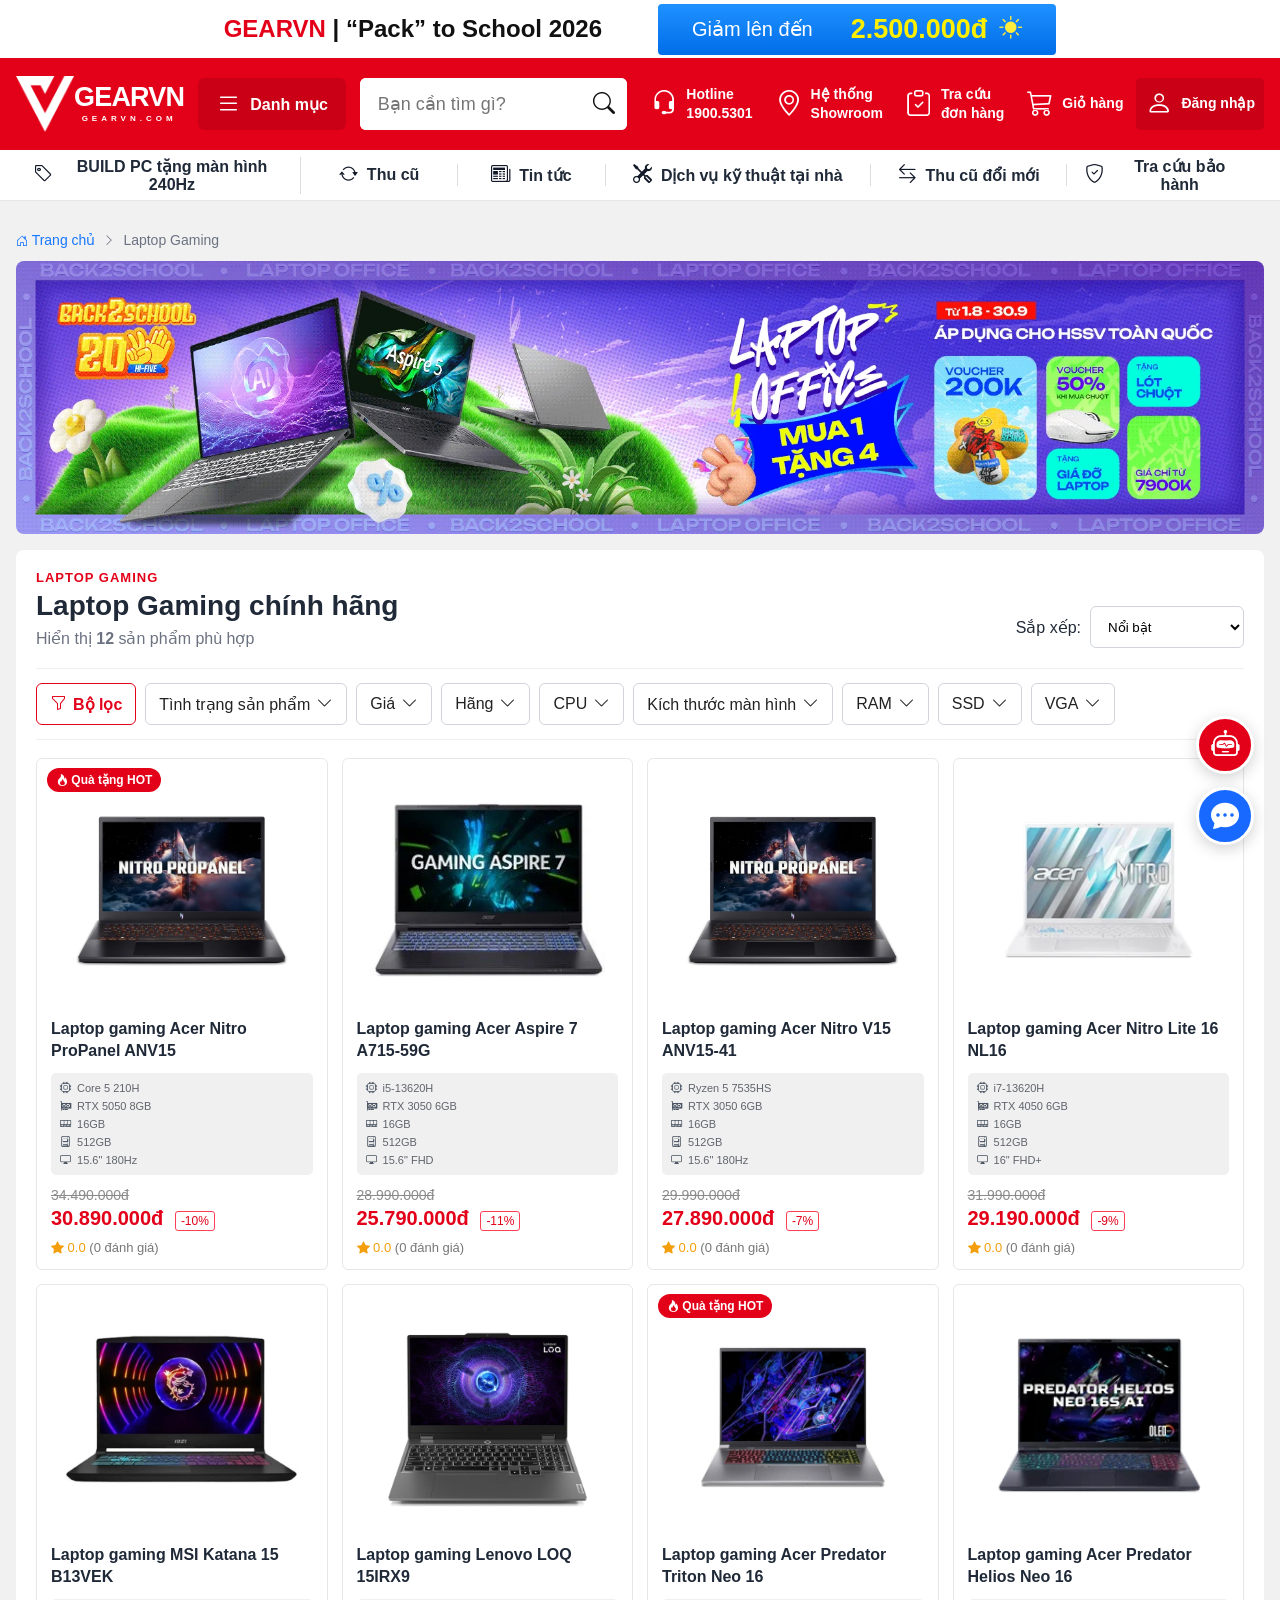
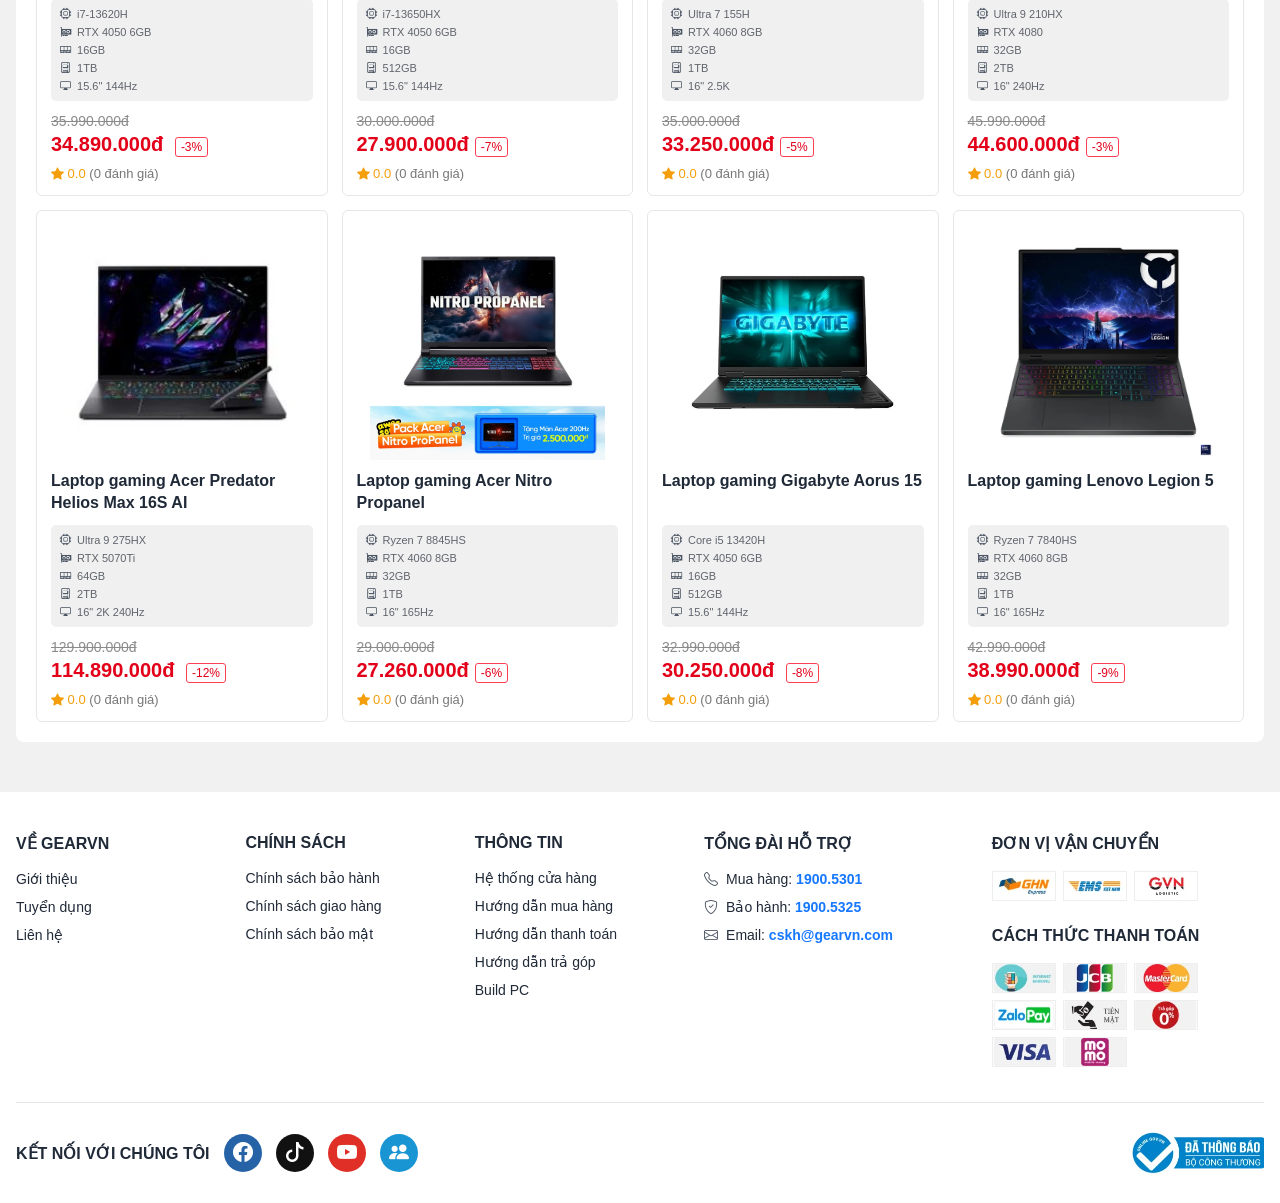
==== BaoHuy_2474802010133_ProductList.html @ 4369b3e5 "complete home and product list pages and search" ====
<!DOCTYPE html>
<html lang="vi">
<head>
  <meta charset="UTF-8">
  <meta name="viewport" content="width=device-width, initial-scale=1.0">
  <meta name="description" content="Danh sách laptop gaming và bộ lọc sản phẩm">
  <title>GEARVN - Danh sách sản phẩm</title>
  <link rel="stylesheet" href="assets/vendor/bootstrap-icons/bootstrap-icons.min.css">
  <link rel="stylesheet" href="assets/css/home.css">
  <link rel="stylesheet" href="assets/css/product-list.css">
</head>
<body id="top">
  <div class="top-promo">
    <div class="container top-promo__inner">
      <strong><span>GEARVN</span> | “Pack” to School 2026</strong>
      <a href="#catalog">Giảm lên đến <b>2.500.000đ</b><i class="bi bi-sun-fill promo-sun" aria-hidden="true"></i></a>
    </div>
  </div>

  <header class="site-header">
    <div class="container header-main">
      <a class="brand" href="BaoHuy_2474802010133_Home.html" aria-label="Về trang chủ">
        <img class="brand__mark" src="assets/images/logo-mark.png" alt="">
        <span class="brand__name">GEARVN<small>GEARVN.COM</small></span>
      </a>

      <button class="category-button" type="button">
        <i class="bi bi-list" aria-hidden="true"></i><span>Danh mục</span>
      </button>

      <form class="search" action="BaoHuy_2474802010133_ProductList.html" method="get" role="search">
        <input type="search" name="q" placeholder="Bạn cần tìm gì?" aria-label="Tìm kiếm sản phẩm" required>
        <button type="submit" aria-label="Tìm kiếm"><i class="bi bi-search" aria-hidden="true"></i></button>
      </form>

      <nav class="quick-actions" aria-label="Tiện ích khách hàng">
        <a href="#support"><i class="bi bi-headset" aria-hidden="true"></i><b>Hotline<small>1900.5301</small></b></a>
        <a href="#footer"><i class="bi bi-geo-alt" aria-hidden="true"></i><b>Hệ thống<small>Showroom</small></b></a>
        <a href="#footer"><i class="bi bi-clipboard-check" aria-hidden="true"></i><b>Tra cứu<small>đơn hàng</small></b></a>
        <a href="#"><i class="bi bi-cart3" aria-hidden="true"></i><b>Giỏ hàng</b></a>
        <a class="login" href="#"><i class="bi bi-person" aria-hidden="true"></i><b>Đăng nhập</b></a>
      </nav>
    </div>
  </header>

  <nav class="service-nav" aria-label="Dịch vụ">
    <div class="container service-nav__inner">
      <a href="#"><i class="bi bi-tag" aria-hidden="true"></i><span>BUILD PC tặng màn hình 240Hz</span></a>
      <a href="#"><i class="bi bi-arrow-repeat" aria-hidden="true"></i><span>Thu cũ</span></a>
      <a href="#"><i class="bi bi-newspaper" aria-hidden="true"></i><span>Tin tức</span></a>
      <a href="#"><i class="bi bi-tools" aria-hidden="true"></i><span>Dịch vụ kỹ thuật tại nhà</span></a>
      <a href="#"><i class="bi bi-arrow-left-right" aria-hidden="true"></i><span>Thu cũ đổi mới</span></a>
      <a href="#"><i class="bi bi-shield-check" aria-hidden="true"></i><span>Tra cứu bảo hành</span></a>
    </div>
  </nav>

  <main class="catalog-page" id="catalog">
    <div class="side-ad side-ad--left" aria-hidden="true"><img src="assets/images/smallbanner1.webp" alt=""></div>
    <div class="side-ad side-ad--right" aria-hidden="true"><img src="assets/images/smallbanner2.webp" alt=""></div>

    <div class="container">
      <nav class="breadcrumb" aria-label="Đường dẫn trang">
        <a href="BaoHuy_2474802010133_Home.html"><i class="bi bi-house-door" aria-hidden="true"></i> Trang chủ</a>
        <i class="bi bi-chevron-right" aria-hidden="true"></i>
        <span>Laptop Gaming</span>
      </nav>

      <a class="catalog-banner" href="#product-grid">
        <img src="assets/images/back2school.webp" alt="Laptop Office Back to School">
      </a>

      <section class="catalog-panel">
        <div class="catalog-title-row">
          <div>
            <p class="eyebrow">LAPTOP GAMING</p>
            <h1>Laptop Gaming chính hãng</h1>
            <p>Hiển thị <strong id="result-count">12</strong> sản phẩm phù hợp</p>
          </div>
          <label class="sort-control">
            <span>Sắp xếp:</span>
            <select id="sort-products" aria-label="Sắp xếp sản phẩm">
              <option value="featured">Nổi bật</option>
              <option value="price-asc">Giá tăng dần</option>
              <option value="price-desc">Giá giảm dần</option>
              <option value="name-asc">Tên A–Z</option>
            </select>
          </label>
        </div>

        <div class="filter-toolbar" role="group" aria-label="Bộ lọc nhanh">
          <button class="filter-main-button" type="button" data-open-filter>
            <i class="bi bi-funnel" aria-hidden="true"></i> Bộ lọc <span id="filter-count" hidden>0</span>
          </button>
          <button type="button" data-open-filter data-focus-filter="status">Tình trạng sản phẩm <i class="bi bi-chevron-down"></i></button>
          <button type="button" data-open-filter data-focus-filter="price">Giá <i class="bi bi-chevron-down"></i></button>
          <button type="button" data-open-filter data-focus-filter="brand">Hãng <i class="bi bi-chevron-down"></i></button>
          <button type="button" data-open-filter data-focus-filter="cpu">CPU <i class="bi bi-chevron-down"></i></button>
          <button type="button" data-open-filter data-focus-filter="screen">Kích thước màn hình <i class="bi bi-chevron-down"></i></button>
          <button type="button" data-open-filter data-focus-filter="ram">RAM <i class="bi bi-chevron-down"></i></button>
          <button type="button" data-open-filter data-focus-filter="ssd">SSD <i class="bi bi-chevron-down"></i></button>
          <button type="button" data-open-filter data-focus-filter="vga">VGA <i class="bi bi-chevron-down"></i></button>
        </div>

        <div class="active-filters" id="active-filters" hidden>
          <span>Đang lọc:</span>
          <div id="active-filter-list"></div>
          <button type="button" id="clear-active-filters">Xóa tất cả</button>
        </div>

        <div class="catalog-grid" id="product-grid">
          <article class="catalog-card" data-name="Laptop gaming Acer Nitro ProPanel ANV15" data-brand="acer" data-price="30890000" data-cpu="intel-i5" data-screen="15.6" data-ram="16" data-ssd="512" data-vga="rtx-5050" data-status="available">
            <span class="hot-label"><i class="bi bi-fire"></i> Quà tặng HOT</span>
            <img src="assets/images/propanel.webp" alt="Laptop Acer Nitro ProPanel">
            <h2>Laptop gaming Acer Nitro ProPanel ANV15</h2>
            <div class="spec-box"><span><i class="bi bi-cpu"></i> Core 5 210H</span><span><i class="bi bi-gpu-card"></i> RTX 5050 8GB</span><span><i class="bi bi-memory"></i> 16GB</span><span><i class="bi bi-device-ssd"></i> 512GB</span><span><i class="bi bi-display"></i> 15.6&quot; 180Hz</span></div>
            <del>34.490.000đ</del><p class="catalog-price">30.890.000đ <span>-10%</span></p>
            <p class="catalog-rating"><i class="bi bi-star-fill"></i> 0.0 <span>(0 đánh giá)</span></p>
          </article>

          <article class="catalog-card" data-name="Laptop gaming Acer Aspire 7" data-brand="acer" data-price="25790000" data-cpu="intel-i5" data-screen="15.6" data-ram="16" data-ssd="512" data-vga="rtx-3050" data-status="available">
            <img src="assets/images/aspire1.webp" alt="Laptop Acer Aspire 7">
            <h2>Laptop gaming Acer Aspire 7 A715-59G</h2>
            <div class="spec-box"><span><i class="bi bi-cpu"></i> i5-13620H</span><span><i class="bi bi-gpu-card"></i> RTX 3050 6GB</span><span><i class="bi bi-memory"></i> 16GB</span><span><i class="bi bi-device-ssd"></i> 512GB</span><span><i class="bi bi-display"></i> 15.6&quot; FHD</span></div>
            <del>28.990.000đ</del><p class="catalog-price">25.790.000đ <span>-11%</span></p>
            <p class="catalog-rating"><i class="bi bi-star-fill"></i> 0.0 <span>(0 đánh giá)</span></p>
          </article>

          <article class="catalog-card" data-name="Laptop gaming Acer Nitro V15" data-brand="acer" data-price="27890000" data-cpu="amd-r5" data-screen="15.6" data-ram="16" data-ssd="512" data-vga="rtx-3050" data-status="available">
            <img src="assets/images/nitro_panel1.webp" alt="Laptop Acer Nitro V15">
            <h2>Laptop gaming Acer Nitro V15 ANV15-41</h2>
            <div class="spec-box"><span><i class="bi bi-cpu"></i> Ryzen 5 7535HS</span><span><i class="bi bi-gpu-card"></i> RTX 3050 6GB</span><span><i class="bi bi-memory"></i> 16GB</span><span><i class="bi bi-device-ssd"></i> 512GB</span><span><i class="bi bi-display"></i> 15.6&quot; 180Hz</span></div>
            <del>29.990.000đ</del><p class="catalog-price">27.890.000đ <span>-7%</span></p>
            <p class="catalog-rating"><i class="bi bi-star-fill"></i> 0.0 <span>(0 đánh giá)</span></p>
          </article>

          <article class="catalog-card" data-name="Laptop gaming Acer Nitro Lite 16" data-brand="acer" data-price="29190000" data-cpu="intel-i7" data-screen="16" data-ram="16" data-ssd="512" data-vga="rtx-4050" data-status="available">
            <img src="assets/images/nitro_whitr.webp" alt="Laptop Acer Nitro Lite 16">
            <h2>Laptop gaming Acer Nitro Lite 16 NL16</h2>
            <div class="spec-box"><span><i class="bi bi-cpu"></i> i7-13620H</span><span><i class="bi bi-gpu-card"></i> RTX 4050 6GB</span><span><i class="bi bi-memory"></i> 16GB</span><span><i class="bi bi-device-ssd"></i> 512GB</span><span><i class="bi bi-display"></i> 16&quot; FHD+</span></div>
            <del>31.990.000đ</del><p class="catalog-price">29.190.000đ <span>-9%</span></p>
            <p class="catalog-rating"><i class="bi bi-star-fill"></i> 0.0 <span>(0 đánh giá)</span></p>
          </article>

          <article class="catalog-card" data-name="Laptop gaming MSI Katana 15" data-brand="msi" data-price="34890000" data-cpu="intel-i7" data-screen="15.6" data-ram="16" data-ssd="1000" data-vga="rtx-4050" data-status="available">
            <img src="assets/images/katana.webp" alt="Laptop MSI Katana 15">
            <h2>Laptop gaming MSI Katana 15 B13VEK</h2>
            <div class="spec-box"><span><i class="bi bi-cpu"></i> i7-13620H</span><span><i class="bi bi-gpu-card"></i> RTX 4050 6GB</span><span><i class="bi bi-memory"></i> 16GB</span><span><i class="bi bi-device-ssd"></i> 1TB</span><span><i class="bi bi-display"></i> 15.6&quot; 144Hz</span></div>
            <del>35.990.000đ</del><p class="catalog-price">34.890.000đ <span>-3%</span></p>
            <p class="catalog-rating"><i class="bi bi-star-fill"></i> 0.0 <span>(0 đánh giá)</span></p>
          </article>

          <article class="catalog-card" data-name="Laptop gaming Lenovo LOQ 15IRX9" data-brand="lenovo" data-price="42690000" data-cpu="intel-i7" data-screen="15.6" data-ram="16" data-ssd="512" data-vga="rtx-4050" data-status="available">
            <img src="assets/images/loq1.webp" alt="Laptop Lenovo LOQ">
            <h2>Laptop gaming Lenovo LOQ 15IRX9</h2>
            <div class="spec-box"><span><i class="bi bi-cpu"></i> i7-13650HX</span><span><i class="bi bi-gpu-card"></i> RTX 4050 6GB</span><span><i class="bi bi-memory"></i> 16GB</span><span><i class="bi bi-device-ssd"></i> 512GB</span><span><i class="bi bi-display"></i> 15.6&quot; 144Hz</span></div>
            <del>30.000.000đ</del><p class="catalog-price">27.900.000đ<span>-7%</span></p>
            <p class="catalog-rating"><i class="bi bi-star-fill"></i> 0.0 <span>(0 đánh giá)</span></p>
          </article>

          <article class="catalog-card" data-name="Laptop gaming Acer Predator Triton Neo" data-brand="acer" data-price="49990000" data-cpu="intel-i7" data-screen="16" data-ram="32" data-ssd="1000" data-vga="rtx-4060" data-status="available">
            <span class="hot-label"><i class="bi bi-fire"></i> Quà tặng HOT</span>
            <img src="assets/images/triton.webp" alt="Laptop Acer Predator Triton Neo">
            <h2>Laptop gaming Acer Predator Triton Neo 16</h2>
            <div class="spec-box"><span><i class="bi bi-cpu"></i> Ultra 7 155H</span><span><i class="bi bi-gpu-card"></i> RTX 4060 8GB</span><span><i class="bi bi-memory"></i> 32GB</span><span><i class="bi bi-device-ssd"></i> 1TB</span><span><i class="bi bi-display"></i> 16&quot; 2.5K</span></div>
            <del>35.000.000đ</del><p class="catalog-price">33.250.000đ<span>-5%</span></p>
            <p class="catalog-rating"><i class="bi bi-star-fill"></i> 0.0 <span>(0 đánh giá)</span></p>
          </article>

          <article class="catalog-card" data-name="Laptop gaming Acer Predator Helios Neo" data-brand="acer" data-price="60890000" data-cpu="intel-i9" data-screen="16" data-ram="32" data-ssd="2000" data-vga="rtx-5070" data-status="available">
            <img src="assets/images/helios1.webp" alt="Laptop Acer Predator Helios Neo">
            <h2>Laptop gaming Acer Predator Helios Neo 16</h2>
            <div class="spec-box"><span><i class="bi bi-cpu"></i> Ultra 9 210HX</span><span><i class="bi bi-gpu-card"></i> RTX 4080</span><span><i class="bi bi-memory"></i> 32GB</span><span><i class="bi bi-device-ssd"></i> 2TB</span><span><i class="bi bi-display"></i> 16&quot; 240Hz</span></div>
            <del>45.990.000đ</del><p class="catalog-price">44.600.000đ<span>-3%</span></p>
            <p class="catalog-rating"><i class="bi bi-star-fill"></i> 0.0 <span>(0 đánh giá)</span></p>
          </article>

          <article class="catalog-card" data-name="Laptop gaming Acer Predator Helios Max" data-brand="acer" data-price="114890000" data-cpu="intel-i9" data-screen="16" data-ram="64" data-ssd="2000" data-vga="rtx-5070" data-status="preorder">
            <img src="assets/images/heliosmax.webp" alt="Laptop Acer Predator Helios Max">
            <h2>Laptop gaming Acer Predator Helios Max 16S AI</h2>
            <div class="spec-box"><span><i class="bi bi-cpu"></i> Ultra 9 275HX</span><span><i class="bi bi-gpu-card"></i> RTX 5070Ti</span><span><i class="bi bi-memory"></i> 64GB</span><span><i class="bi bi-device-ssd"></i> 2TB</span><span><i class="bi bi-display"></i> 16&quot; 2K 240Hz</span></div>
            <del>129.900.000đ</del><p class="catalog-price">114.890.000đ <span>-12%</span></p>
            <p class="catalog-rating"><i class="bi bi-star-fill"></i> 0.0 <span>(0 đánh giá)</span></p>
          </article>

          <article class="catalog-card" data-name="Laptop gaming ASUS ROG Strix" data-brand="asus" data-price="54990000" data-cpu="amd-r7" data-screen="16" data-ram="32" data-ssd="1000" data-vga="rtx-4060" data-status="available">
            <img src="assets/images/panelmax.webp" alt="Laptop ASUS ROG Strix">
            <h2>Laptop gaming Acer Nitro Propanel</h2>
            <div class="spec-box"><span><i class="bi bi-cpu"></i> Ryzen 7 8845HS</span><span><i class="bi bi-gpu-card"></i> RTX 4060 8GB</span><span><i class="bi bi-memory"></i> 32GB</span><span><i class="bi bi-device-ssd"></i> 1TB</span><span><i class="bi bi-display"></i> 16&quot; 165Hz</span></div>
            <del>29.000.000đ</del><p class="catalog-price">27.260.000đ<span>-6%</span></p>
            <p class="catalog-rating"><i class="bi bi-star-fill"></i> 0.0 <span>(0 đánh giá)</span></p>
          </article>

          <article class="catalog-card" data-name="Laptop gaming Gigabyte Aorus" data-brand="gigabyte" data-price="30250000" data-cpu="intel-i5" data-screen="15.6" data-ram="16" data-ssd="512" data-vga="rtx-4050" data-status="available">
            <img src="assets/images/ggbyte.webp" alt="Laptop Gigabyte Aorus">
            <h2>Laptop gaming Gigabyte Aorus 15</h2>
            <div class="spec-box"><span><i class="bi bi-cpu"></i> Core i5 13420H</span><span><i class="bi bi-gpu-card"></i> RTX 4050 6GB</span><span><i class="bi bi-memory"></i> 16GB</span><span><i class="bi bi-device-ssd"></i> 512GB</span><span><i class="bi bi-display"></i> 15.6&quot; 144Hz</span></div>
            <del>32.990.000đ</del><p class="catalog-price">30.250.000đ <span>-8%</span></p>
            <p class="catalog-rating"><i class="bi bi-star-fill"></i> 0.0 <span>(0 đánh giá)</span></p>
          </article>

          <article class="catalog-card" data-name="Laptop gaming Lenovo Legion 5" data-brand="lenovo" data-price="38990000" data-cpu="amd-r7" data-screen="16" data-ram="32" data-ssd="1000" data-vga="rtx-4060" data-status="preorder">
            <img src="assets/images/legion5_1.webp" alt="Laptop Lenovo Legion 5">
            <h2>Laptop gaming Lenovo Legion 5</h2>
            <div class="spec-box"><span><i class="bi bi-cpu"></i> Ryzen 7 7840HS</span><span><i class="bi bi-gpu-card"></i> RTX 4060 8GB</span><span><i class="bi bi-memory"></i> 32GB</span><span><i class="bi bi-device-ssd"></i> 1TB</span><span><i class="bi bi-display"></i> 16&quot; 165Hz</span></div>
            <del>42.990.000đ</del><p class="catalog-price">38.990.000đ <span>-9%</span></p>
            <p class="catalog-rating"><i class="bi bi-star-fill"></i> 0.0 <span>(0 đánh giá)</span></p>
          </article>
        </div>

        <div class="empty-products" id="empty-products" hidden>
          <i class="bi bi-search"></i>
          <h2>Không tìm thấy sản phẩm phù hợp</h2>
          <p>Hãy thử bỏ bớt điều kiện lọc.</p>
          <button type="button" id="empty-clear-filter">Xóa bộ lọc</button>
        </div>
      </section>
    </div>
  </main>

  <footer class="site-footer" id="footer">
    <div class="container footer-grid">
      <div><h3>VỀ GEARVN</h3><a href="#">Giới thiệu</a><a href="#">Tuyển dụng</a><a href="#">Liên hệ</a></div>
      <div><h3>CHÍNH SÁCH</h3><a href="#">Chính sách bảo hành</a><a href="#">Chính sách giao hàng</a><a href="#">Chính sách bảo mật</a></div>
      <div><h3>THÔNG TIN</h3><a href="#">Hệ thống cửa hàng</a><a href="#">Hướng dẫn mua hàng</a><a href="#">Hướng dẫn thanh toán</a><a href="#">Hướng dẫn trả góp</a><a href="#">Build PC</a></div>
      <div id="support"><h3>TỔNG ĐÀI HỖ TRỢ</h3><p><i class="bi bi-telephone"></i> Mua hàng: <a href="tel:19005301">1900.5301</a></p><p><i class="bi bi-shield-check"></i> Bảo hành: <a href="tel:19005325">1900.5325</a></p><p><i class="bi bi-envelope"></i> Email: <a href="mailto:cskh@gearvn.com">cskh@gearvn.com</a></p></div>
      <div class="footer-payment"><h3>ĐƠN VỊ VẬN CHUYỂN</h3><div class="logo-row"><img src="assets/images/ghn.webp" alt="GHN"><img src="assets/images/ém.webp" alt="EMS"><img src="assets/images/gvn.webp" alt="GVN"></div><h3>CÁCH THỨC THANH TOÁN</h3><div class="pay-row"><img src="assets/images/pay1.webp" alt=""><img src="assets/images/pay_2.webp" alt=""><img src="assets/images/pay_3.webp" alt=""><img src="assets/images/pay_4.webp" alt=""><img src="assets/images/pay_5.webp" alt=""><img src="assets/images/pay_6.webp" alt=""><img src="assets/images/pay_7.webp" alt=""><img src="assets/images/pay_8.webp" alt=""></div></div>
    </div>
    <div class="container social-row"><strong>KẾT NỐI VỚI CHÚNG TÔI</strong><a href="#" aria-label="Facebook"><i class="bi bi-facebook"></i></a><a href="#" aria-label="TikTok"><i class="bi bi-tiktok"></i></a><a href="#" aria-label="YouTube"><i class="bi bi-youtube"></i></a><a href="#" aria-label="Cộng đồng"><i class="bi bi-people-fill"></i></a><img class="certification" src="assets/images/tick.webp" alt="Đã thông báo Bộ Công Thương"></div>
  </footer>

  <div class="filter-overlay" id="filter-overlay" hidden>
    <section class="filter-dialog" role="dialog" aria-modal="true" aria-labelledby="filter-title">
      <header class="filter-dialog__header"><div><p>BỘ LỌC SẢN PHẨM</p><h2 id="filter-title">Chọn nhu cầu của bạn</h2></div><button type="button" id="close-filter" aria-label="Đóng bộ lọc"><i class="bi bi-x-lg"></i></button></header>
      <div class="filter-dialog__body">
        <fieldset class="filter-group" data-filter-section="status"><legend>Tình trạng sản phẩm</legend><label><input type="checkbox" data-filter="status" value="available"><span>Sẵn hàng</span></label><label><input type="checkbox" data-filter="status" value="preorder"><span>Đặt trước</span></label></fieldset>
        <fieldset class="filter-group" data-filter-section="price"><legend>Khoảng giá</legend><label><input type="radio" name="price" data-price-min="0" data-price-max="30000000"><span>Dưới 30 triệu</span></label><label><input type="radio" name="price" data-price-min="30000000" data-price-max="50000000"><span>30–50 triệu</span></label><label><input type="radio" name="price" data-price-min="50000000" data-price-max="999999999"><span>Trên 50 triệu</span></label></fieldset>
        <fieldset class="filter-group" data-filter-section="brand"><legend>Hãng</legend><label><input type="checkbox" data-filter="brand" value="acer"><span>ACER</span></label><label><input type="checkbox" data-filter="brand" value="asus"><span>ASUS</span></label><label><input type="checkbox" data-filter="brand" value="msi"><span>MSI</span></label><label><input type="checkbox" data-filter="brand" value="lenovo"><span>LENOVO</span></label><label><input type="checkbox" data-filter="brand" value="gigabyte"><span>GIGABYTE</span></label></fieldset>
        <fieldset class="filter-group" data-filter-section="cpu"><legend>CPU</legend><label><input type="checkbox" data-filter="cpu" value="intel-i5"><span>Intel Core i5</span></label><label><input type="checkbox" data-filter="cpu" value="intel-i7"><span>Intel Core i7</span></label><label><input type="checkbox" data-filter="cpu" value="intel-i9"><span>Intel Core i9 / Ultra 9</span></label><label><input type="checkbox" data-filter="cpu" value="amd-r5"><span>AMD Ryzen 5</span></label><label><input type="checkbox" data-filter="cpu" value="amd-r7"><span>AMD Ryzen 7</span></label></fieldset>
        <fieldset class="filter-group" data-filter-section="screen"><legend>Kích thước màn hình</legend><label><input type="checkbox" data-filter="screen" value="15.6"><span>15.6 inch</span></label><label><input type="checkbox" data-filter="screen" value="16"><span>16 inch</span></label></fieldset>
        <fieldset class="filter-group" data-filter-section="ram"><legend>RAM</legend><label><input type="checkbox" data-filter="ram" value="16"><span>16GB</span></label><label><input type="checkbox" data-filter="ram" value="32"><span>32GB</span></label><label><input type="checkbox" data-filter="ram" value="64"><span>64GB</span></label></fieldset>
        <fieldset class="filter-group" data-filter-section="ssd"><legend>SSD</legend><label><input type="checkbox" data-filter="ssd" value="512"><span>512GB</span></label><label><input type="checkbox" data-filter="ssd" value="1000"><span>1TB</span></label><label><input type="checkbox" data-filter="ssd" value="2000"><span>2TB</span></label></fieldset>
        <fieldset class="filter-group filter-group--wide" data-filter-section="vga"><legend>VGA</legend><label><input type="checkbox" data-filter="vga" value="rtx-3050"><span>RTX 3050</span></label><label><input type="checkbox" data-filter="vga" value="rtx-4050"><span>RTX 4050</span></label><label><input type="checkbox" data-filter="vga" value="rtx-4060"><span>RTX 4060</span></label><label><input type="checkbox" data-filter="vga" value="rtx-5050"><span>RTX 5050</span></label><label><input type="checkbox" data-filter="vga" value="rtx-5070"><span>RTX 5070</span></label></fieldset>
      </div>
      <footer class="filter-dialog__footer"><button type="button" id="clear-filter">Bỏ chọn</button><button class="apply-filter" type="button" id="apply-filter"><i class="bi bi-check2"></i> Xem kết quả</button></footer>
    </section>
  </div>

  <div class="floating-contact"><a href="#support" aria-label="Chat hỗ trợ"><i class="bi bi-robot"></i></a><a href="#" aria-label="Nhắn tin"><i class="bi bi-chat-dots-fill"></i></a></div>
  <script src="assets/js/search.js"></script>
  <script src="assets/js/product-list.js"></script>
</body>
</html>
---- assets/css/home.css ----
:root {
  --red: #e30019;
  --red-dark: #c90016;
  --blue: #1677ff;
  --text: #1f2937;
  --muted: #6b7280;
  --line: #e5e7eb;
  --page: #f1f1f1;
  --white: #fff;
  --container: 1500px;
  --radius: 8px;
}

* { box-sizing: border-box; }
html { scroll-behavior: smooth; }
body {
  margin: 0;
  color: var(--text);
  background: var(--page);
  font-family: Arial, Helvetica, sans-serif;
  font-size: 16px;
}
img { display: block; max-width: 100%; }
a { color: inherit; text-decoration: none; }
button, input { font: inherit; }
.container { width: min(var(--container), calc(100% - 32px)); margin-inline: auto; }
.section-space { margin-top: 16px; }

.top-promo { height: 58px; background: #fff; }
.top-promo__inner { height: 100%; display: flex; align-items: center; justify-content: center; gap: 56px; }
.top-promo strong { font-size: 24px; color: #111; }
.top-promo strong span { color: var(--red); }
.top-promo a { padding: 10px 34px; display: flex; align-items: center; gap: 12px; color: #fff; background: linear-gradient(180deg, #1f91ff, #006de9); border-radius: 4px; font-size: 20px; }
.top-promo a b { margin-left: 26px; color: #ffef00; font-size: 27px; }
.promo-sun { color: #ffec3d; font-size: 23px; }

.site-header { position: relative; z-index: 10; background: var(--red); color: #fff; }
.header-main { min-height: 92px; display: flex; align-items: center; gap: 14px; }
.brand { display: flex; align-items: center; gap: 0; flex: 0 0 auto; }
.brand__mark { width: 58px; height: 58px; object-fit: contain; flex-shrink: 0; }
.brand__name { font-size: 27px; line-height: .85; font-weight: 800; letter-spacing: -.8px; }
.brand__name small { display: block; margin-top: 7px; font-size: 8px; letter-spacing: 4px; text-align: center; }
.category-button, .login { height: 52px; border: 0; border-radius: 6px; background: var(--red-dark); color: #fff; font-weight: 700; }
.category-button { padding: 0 18px; display: inline-flex; align-items: center; gap: 9px; white-space: nowrap; cursor: pointer; }
.category-button i { font-size: 25px; }
.search { height: 52px; min-width: 240px; flex: 1 1 460px; display: flex; overflow: hidden; border-radius: 6px; background: #fff; }
.search input { width: 100%; min-width: 0; padding: 0 18px; border: 0; outline: 0; font-size: 18px; }
.search button { width: 55px; border: 0; background: #fff; color: #111; font-size: 22px; cursor: pointer; }
.quick-actions { display: flex; align-items: stretch; gap: 4px; }
.quick-actions > a { min-height: 52px; padding: 6px 9px; display: flex; align-items: center; gap: 8px; border-radius: 5px; }
.quick-actions > a:hover { background: var(--red-dark); }
.quick-actions i { width: 28px; color: #fff; font-size: 26px; text-align: center; flex-shrink: 0; }
.quick-actions b { font-size: 14px; line-height: 1.1; white-space: nowrap; }
.quick-actions small { display: block; margin-top: 4px; font-size: 14px; }

.service-nav { background: #fff; border-bottom: 1px solid var(--line); }
.service-nav__inner { min-height: 50px; display: grid; grid-template-columns: 1.45fr .8fr .75fr 1.35fr 1fr 1fr; align-items: center; }
.service-nav a { padding: 0 18px; display: flex; align-items: center; justify-content: center; gap: 9px; text-align: center; font-weight: 600; border-right: 1px solid #ddd; }
.service-nav a i { color: #111827; font-size: 19px; flex-shrink: 0; }
.service-nav a:hover, .service-nav a:hover i { color: var(--red); }
.service-nav a:last-child { border-right: 0; }

.hero-layout { display: grid; grid-template-columns: 260px 1fr; align-items: start; gap: 14px; }
.category-menu { align-self: start; padding: 6px 0; overflow: hidden; background: #fff; border-radius: var(--radius); }
.category-menu a { min-height: 37px; padding: 0 12px; display: grid; grid-template-columns: 23px 1fr 10px; align-items: center; gap: 6px; font-size: 15px; }
.category-menu a:hover { color: #fff; background: var(--red); }
.category-menu .menu-icon { width: 21px; color: #111827; font-size: 18px; text-align: center; }
.category-menu .menu-arrow { color: #111827; font-size: 12px; }
.category-menu a:hover .menu-icon, .category-menu a:hover .menu-arrow { color: #fff; }
.hero-banners {
  display: grid;
  grid-template-columns: repeat(3, minmax(0, 1fr));
  grid-template-areas:
    "main main right-one"
    "main main right-two"
    "bottom-one bottom-two bottom-three";
  gap: 12px;
}
.hero-banners a { min-width: 0; aspect-ratio: 2 / 1; overflow: hidden; border-radius: var(--radius); background: #dceeff; }
.hero-banners a:nth-child(1) { grid-area: main; }
.hero-banners a:nth-child(2) { grid-area: right-one; }
.hero-banners a:nth-child(3) { grid-area: right-two; }
.hero-banners a:nth-child(4) { grid-area: bottom-one; }
.hero-banners a:nth-child(5) { grid-area: bottom-two; }
.hero-banners a:nth-child(6) { grid-area: bottom-three; }
.hero-banners a img { width: 100%; height: 100%; object-fit: contain; }
.mini-promos { margin-top: 12px; display: grid; grid-template-columns: repeat(4, 1fr); gap: 12px; }
.mini-promos a { overflow: hidden; border-radius: var(--radius); }
.mini-promos img { width: 100%; aspect-ratio: 2 / 1; object-fit: contain; background: #fff; }

.white-panel, .product-section { margin-top: 16px; background: #fff; border-radius: var(--radius); }
.panel-title { margin: 0; padding: 20px 24px; font-size: 25px; border-bottom: 1px solid var(--line); }
.viewed-list { padding: 12px; display: grid; grid-template-columns: repeat(3, 1fr); gap: 12px; }
.viewed-card { min-width: 0; padding: 12px; display: grid; grid-template-columns: 115px 1fr; align-items: center; gap: 15px; border: 1px solid var(--line); border-radius: 6px; }
.viewed-card img { width: 105px; height: 90px; object-fit: contain; }
.viewed-card h3 { margin: 0 0 8px; font-size: 17px; line-height: 1.3; }
.viewed-card del { color: #8b8b8b; }
.viewed-card p { margin: 5px 0 0; color: var(--red); font-size: 20px; font-weight: 700; }
.viewed-card p span, .price span { margin-left: 8px; padding: 2px 5px; border: 1px solid #ff4054; border-radius: 3px; font-size: 13px; font-weight: 400; }

.double-promo { display: grid; grid-template-columns: 1fr 1fr; gap: 28px; }
.double-promo a { overflow: hidden; border-radius: var(--radius); }
.double-promo img { width: 100%; aspect-ratio: 3.12 / 1; object-fit: contain; background: #fff; }
.product-section { padding: 0 12px 12px; }
.section-heading { min-height: 70px; display: grid; grid-template-columns: 1fr auto auto; align-items: center; gap: 34px; }
.section-heading h2 { margin: 0; padding-left: 10px; font-size: 25px; }
.section-heading h2 span { margin-left: 23px; padding-left: 24px; border-left: 1px solid #aaa; font-size: 20px; }
.section-heading h2 span i { margin-right: 4px; color: #ff4054; }
.section-heading .brands { font-size: 14px; color: #4b5563; white-space: nowrap; }
.section-heading > a { padding-right: 10px; color: #1683ff; font-size: 14px; }
.product-grid { display: grid; grid-template-columns: repeat(3, minmax(0, 1fr)); gap: 110px; padding: 10px 32px; }
.product-card { min-width: 0; padding: 14px; background: #fff; border: 1px solid var(--line); border-radius: 4px; box-shadow: 0 3px 10px rgb(0 0 0 / 13%); transition: transform .2s ease, box-shadow .2s ease; }
.product-card:hover { transform: translateY(-4px); box-shadow: 0 9px 20px rgb(0 0 0 / 18%); }
.product-card > img { width: 100%; height: 285px; object-fit: contain; }
.product-card h3 { min-height: 44px; margin: 12px 0; font-size: 17px; line-height: 1.3; }
.product-card del { color: #8b8b8b; font-size: 15px; }
.product-card .price { margin: 5px 0 12px; color: var(--red); font-size: 22px; font-weight: 700; }
.product-card ul { margin: 0 0 12px; padding: 10px 12px; list-style: none; background: #eee; border-radius: 5px; font-size: 12px; line-height: 1.9; }
.product-card ul li::before { content: none; }
.product-specs li { display: flex; align-items: center; gap: 7px; }
.product-specs li i { width: 16px; color: #374151; font-size: 14px; text-align: center; flex-shrink: 0; }
.product-card small { color: #6b7280; }
.product-card .rating i { color: #f59e0b; }
.compact-products .product-card > img { height: 250px; }

.ad-row { display: grid; grid-template-columns: 2fr 1fr; gap: 30px; }
.ad-row > a, .ad-row > div a { overflow: hidden; display: block; border-radius: var(--radius); }
.ad-row__large img { width: 100%; height: 100%; object-fit: contain; background: #fff; }
.ad-row > div { display: grid; grid-template-rows: 1fr 1fr; gap: 15px; }
.ad-row > div img { width: 100%; height: 100%; object-fit: contain; background: #fff; }

.category-showcase { padding-bottom: 20px; }
.category-grid { padding: 22px 20px; display: grid; grid-template-columns: repeat(8, 1fr); gap: 22px 10px; }
.category-grid a { min-width: 0; display: flex; flex-direction: column; align-items: center; gap: 10px; font-size: 16px; }
.category-grid img { width: 100px; height: 75px; object-fit: contain; transition: transform .2s ease; }
.category-grid a:hover img { transform: scale(1.08); }

.content-section { padding: 12px 22px 24px; }
.section-heading.simple { min-height: 55px; grid-template-columns: 1fr auto; }
.section-heading.simple h2 { padding: 0; font-size: 21px; }
.promotion-grid, .news-grid { display: grid; grid-template-columns: repeat(4, 1fr); gap: 22px; }
.promotion-grid a { overflow: hidden; border-radius: 5px; }
.promotion-grid img { width: 100%; height: 155px; object-fit: contain; background: #fff; }
.news-heading { margin-top: 15px; border-top: 1px solid var(--line); }
.news-grid article img { width: 100%; aspect-ratio: 600 / 344; object-fit: cover; border-radius: 5px; }
.news-grid h3 { margin: 10px 0; font-size: 16px; line-height: 1.35; font-weight: 500; }

.site-footer { margin-top: 22px; background: #fff; }
.footer-grid { padding: 42px 0 35px; display: grid; grid-template-columns: 1fr 1fr 1fr 1.3fr 1.4fr; gap: 35px; border-bottom: 1px solid var(--line); }
.footer-grid h3 { margin: 0 0 18px; font-size: 16px; }
.footer-grid a { margin-bottom: 12px; display: block; font-size: 14px; }
.footer-grid a:hover { color: var(--blue); }
.footer-grid p { margin: 0 0 12px; font-size: 14px; }
.footer-grid p i { width: 18px; display: inline-block; color: #4b5563; }
.footer-grid p a { display: inline; color: var(--blue); font-weight: 700; }
.logo-row, .pay-row { display: flex; flex-wrap: wrap; gap: 7px; }
.logo-row { margin-bottom: 25px; }
.logo-row img, .pay-row img { width: 64px; height: 30px; object-fit: contain; border: 1px solid #eee; }
.social-row { min-height: 100px; display: flex; align-items: center; gap: 14px; }
.social-row > a { width: 38px; height: 38px; display: grid; place-items: center; border-radius: 50%; color: #fff; background: #2563a6; font-size: 20px; transition: transform .2s ease; }
.social-row > a:nth-of-type(2) { background: #111; }
.social-row > a:nth-of-type(3) { background: #df2f26; }
.social-row > a:nth-of-type(4) { background: #1995d3; }
.social-row > a:hover { color: #fff; transform: translateY(-2px); }
.certification { width: 135px; margin-left: auto; }
.floating-contact { position: fixed; z-index: 20; right: 26px; bottom: 55px; display: grid; gap: 13px; }
.floating-contact a { width: 58px; height: 58px; display: grid; place-items: center; border: 3px solid #fff; border-radius: 50%; color: #fff; background: var(--red); box-shadow: 0 4px 15px rgb(0 0 0 / 18%); font-size: 28px; }
.floating-contact a:last-child { background: #1769ff; }
.floating-contact a:hover { transform: translateY(-2px); }

@media (max-width: 1250px) {
  .quick-actions a:nth-child(2), .quick-actions a:nth-child(3) { display: none; }
  .product-grid { gap: 38px; }
  .hero-layout { grid-template-columns: 230px 1fr; }
  .category-menu a { min-height: 34px; font-size: 13px; }
  .section-heading .brands { display: none; }
}

@media (max-width: 900px) {
  .container { width: min(100% - 22px, 760px); }
  .top-promo { height: auto; padding: 8px 0; }
  .top-promo__inner { gap: 10px; flex-direction: column; }
  .top-promo strong { font-size: 15px; }
  .top-promo a { padding: 7px 18px; font-size: 14px; }
  .top-promo a b { margin-left: 8px; font-size: 18px; }
  .header-main { flex-wrap: wrap; padding: 10px 0; }
  .brand { flex: 1; }
  .brand__mark { width: 40px; height: 36px; }
  .brand__name { font-size: 21px; }
  .category-button { order: 2; height: 44px; }
  .search { order: 3; flex-basis: 100%; height: 45px; }
  .quick-actions { margin-left: auto; }
  .quick-actions a:not(.login) { display: none; }
  .service-nav__inner { display: flex; overflow-x: auto; }
  .service-nav a { min-width: max-content; padding: 15px 22px; }
  .hero-layout { grid-template-columns: 1fr; }
  .category-menu { display: none; }
  .hero-banners { min-height: 0; }
  .mini-promos { grid-template-columns: repeat(2, 1fr); }
  .viewed-list, .product-grid { grid-template-columns: repeat(2, minmax(0, 1fr)); gap: 15px; padding: 10px; }
  .viewed-card:last-child, .product-card:last-child { grid-column: span 2; }
  .viewed-card:last-child { max-width: 50%; justify-self: center; }
  .product-card:last-child { width: calc(50% - 8px); justify-self: center; }
  .double-promo { gap: 12px; }
  .product-card > img, .compact-products .product-card > img { height: 220px; }
  .section-heading { grid-template-columns: 1fr auto; }
  .section-heading h2 { font-size: 20px; }
  .section-heading h2 span { font-size: 15px; }
  .ad-row { gap: 12px; }
  .category-grid { grid-template-columns: repeat(4, 1fr); }
  .promotion-grid, .news-grid { grid-template-columns: repeat(2, 1fr); }
  .footer-grid { grid-template-columns: repeat(2, 1fr); }
  .footer-payment { grid-column: span 2; }
}

@media (max-width: 560px) {
  body { font-size: 14px; }
  .quick-actions { display: none; }
  .brand { flex: 0 0 auto; }
  .category-button { margin-left: auto; }
  .hero-banners {
    min-height: 0;
    grid-template-columns: 1fr 1fr;
    grid-template-areas:
      "main main"
      "right-one right-two"
      "bottom-one bottom-two"
      "bottom-three bottom-three";
  }
  .mini-promos { gap: 7px; }
  .viewed-list, .product-grid { grid-template-columns: 1fr; }
  .viewed-card:last-child, .product-card:last-child { grid-column: auto; width: 100%; max-width: none; }
  .viewed-card { grid-template-columns: 85px 1fr; }
  .viewed-card img { width: 80px; }
  .double-promo, .ad-row { grid-template-columns: 1fr; }
  .section-heading h2 span { margin: 8px 0 0; padding: 0; display: block; border: 0; }
  .product-card > img, .compact-products .product-card > img { height: 240px; }
  .category-grid { grid-template-columns: repeat(3, 1fr); }
  .category-grid img { width: 80px; }
  .promotion-grid, .news-grid, .footer-grid { grid-template-columns: 1fr; }
  .footer-payment { grid-column: auto; }
  .social-row { flex-wrap: wrap; padding: 22px 0; }
  .certification { width: 115px; }
  .floating-contact { right: 12px; bottom: 15px; }
  .floating-contact a { width: 48px; height: 48px; }
}
---- assets/css/product-list.css ----
.catalog-page { position: relative; padding: 18px 0 28px; }
.breadcrumb { min-height: 42px; display: flex; align-items: center; gap: 8px; color: #6b7280; font-size: 14px; }
.breadcrumb a { color: #1677ff; }
.breadcrumb i { font-size: 12px; }
.catalog-banner { display: block; overflow: hidden; border-radius: 8px; background: #c4b5fd; }
.catalog-banner img { width: 100%; aspect-ratio: 1920 / 420; object-fit: cover; }

.side-ad { position: fixed; z-index: 4; top: 310px; width: 132px; height: 400px; overflow: hidden; border-radius: 6px; background: #e0f2fe; box-shadow: 0 4px 16px rgb(0 0 0 / 12%); }
.side-ad img { width: 100%; height: 100%; object-fit: cover; object-position: top; }
.side-ad--left { left: max(8px, calc((100vw - 1780px) / 2)); }
.side-ad--right { right: max(8px, calc((100vw - 1780px) / 2)); }

.catalog-panel { margin-top: 16px; padding: 20px; background: #fff; border-radius: 8px; }
.catalog-title-row { display: flex; align-items: flex-end; justify-content: space-between; gap: 30px; }
.catalog-title-row .eyebrow { margin: 0 0 5px; color: #e30019; font-size: 13px; font-weight: 700; letter-spacing: 1px; }
.catalog-title-row h1 { margin: 0; font-size: 28px; }
.catalog-title-row p:last-child { margin: 7px 0 0; color: #6b7280; }
.sort-control { display: flex; align-items: center; gap: 9px; white-space: nowrap; }
.sort-control select { height: 42px; padding: 0 38px 0 13px; border: 1px solid #d1d5db; border-radius: 6px; background: #fff; outline: none; cursor: pointer; }

.filter-toolbar { margin-top: 20px; padding: 14px 0; display: flex; gap: 9px; overflow-x: auto; border-top: 1px solid #eee; border-bottom: 1px solid #eee; scrollbar-width: thin; }
.filter-toolbar button { min-height: 42px; padding: 0 13px; display: inline-flex; align-items: center; gap: 7px; flex: 0 0 auto; border: 1px solid #d1d5db; border-radius: 6px; color: #222; background: #fff; cursor: pointer; }
.filter-toolbar button:hover { color: #e30019; border-color: #e30019; }
.filter-toolbar .filter-main-button { color: #e30019; border-color: #e30019; font-weight: 700; }
#filter-count { min-width: 20px; height: 20px; padding: 0 5px; display: inline-grid; place-items: center; border-radius: 10px; color: #fff; background: #e30019; font-size: 11px; }

.active-filters { margin-top: 12px; padding: 10px 12px; display: flex; align-items: center; gap: 10px; border-radius: 6px; background: #fff5f5; font-size: 13px; }
.active-filters[hidden] { display: none; }
#active-filter-list { display: flex; flex-wrap: wrap; gap: 6px; }
#active-filter-list .active-filter-badge { padding: 5px 8px; display: inline-flex; align-items: center; gap: 4px; border: 1px solid #fecdd3; border-radius: 4px; color: #be123c; background: #fff; cursor: pointer; }
#active-filter-list .active-filter-badge:hover { border-color: #e30019; }
#filter-count[hidden] { display: none; }
#clear-active-filters { margin-left: auto; border: 0; color: #e30019; background: transparent; font-weight: 700; cursor: pointer; }

.catalog-grid { margin-top: 18px; display: grid; grid-template-columns: repeat(4, minmax(0, 1fr)); gap: 14px; }
.catalog-card { position: relative; min-width: 0; padding: 14px; display: flex; flex-direction: column; border: 1px solid #e5e7eb; border-radius: 6px; background: #fff; transition: transform .2s ease, box-shadow .2s ease; }
.catalog-card:hover { transform: translateY(-4px); box-shadow: 0 8px 20px rgb(0 0 0 / 12%); }
.catalog-card[hidden] { display: none; }
.catalog-card > img { width: 100%; height: 235px; object-fit: contain; }
.catalog-card h2 { min-height: 45px; margin: 10px 0; font-size: 16px; line-height: 1.4; }
.hot-label { position: absolute; z-index: 2; top: 9px; left: 10px; padding: 5px 9px; border-radius: 15px; color: #fff; background: #e30019; font-size: 12px; font-weight: 700; }
.spec-box { min-height: 76px; padding: 9px; display: flex; align-content: flex-start; flex-wrap: wrap; gap: 6px 10px; border-radius: 5px; color: #60646c; background: #f0f0f0; font-size: 11px; }
.spec-box span { white-space: normal; width: 100%; display: block; }
.spec-box i { margin-right: 3px; color: #4b5563; }
.catalog-card del { margin-top: 12px; color: #8b8b8b; font-size: 14px; }
.catalog-price { margin: 4px 0 10px; color: #e30019; font-size: 20px; font-weight: 700; }
.catalog-price span { margin-left: 6px; padding: 2px 5px; border: 1px solid #ff4054; border-radius: 3px; font-size: 12px; font-weight: 400; }
.catalog-rating { margin: auto 0 0; color: #f59e0b; font-size: 13px; }
.catalog-rating span { color: #777; }

.empty-products { padding: 80px 20px; text-align: center; }
.empty-products[hidden] { display: none; }
.empty-products > i { color: #9ca3af; font-size: 55px; }
.empty-products h2 { margin-bottom: 7px; }
.empty-products p { color: #6b7280; }
.empty-products button { padding: 10px 18px; border: 0; border-radius: 5px; color: #fff; background: #e30019; cursor: pointer; }

.filter-overlay { position: fixed; z-index: 100; inset: 0; padding: 30px 16px; display: none; place-items: center; background: rgb(0 0 0 / 58%); }
.filter-overlay[hidden] { display: none; }
.filter-overlay.is-open { display: grid; }
.filter-dialog { width: min(1120px, 100%); max-height: calc(100vh - 60px); display: flex; flex-direction: column; overflow: hidden; border-radius: 10px; background: #fff; box-shadow: 0 20px 70px rgb(0 0 0 / 35%); }
.filter-dialog__header { padding: 18px 22px; display: flex; align-items: center; justify-content: space-between; border-bottom: 1px solid #e5e7eb; }
.filter-dialog__header p { margin: 0 0 4px; color: #e30019; font-size: 12px; font-weight: 700; letter-spacing: 1px; }
.filter-dialog__header h2 { margin: 0; font-size: 23px; }
.filter-dialog__header button { width: 40px; height: 40px; border: 1px solid #d1d5db; border-radius: 5px; background: #fff; cursor: pointer; }
.filter-dialog__body { padding: 20px 22px; display: grid; grid-template-columns: repeat(3, minmax(0, 1fr)); gap: 22px; overflow-y: auto; }
.filter-group { margin: 0; padding: 0 0 18px; display: flex; align-content: flex-start; flex-wrap: wrap; gap: 9px; border: 0; border-bottom: 1px solid #e5e7eb; }
.filter-group--wide { grid-column: span 2; }
.filter-group legend { width: 100%; margin-bottom: 5px; font-weight: 700; }
.filter-group label { position: relative; cursor: pointer; }
.filter-group input { position: absolute; opacity: 0; pointer-events: none; }
.filter-group label span { min-height: 38px; padding: 0 12px; display: inline-flex; align-items: center; border: 1px solid #d1d5db; border-radius: 5px; background: #fff; transition: .15s ease; }
.filter-group label:hover span { border-color: #e30019; }
.filter-group input:checked + span { color: #e30019; border-color: #e30019; background: #fff1f2; box-shadow: inset 0 0 0 1px #e30019; }
.filter-dialog__footer { padding: 14px 22px; display: flex; justify-content: center; gap: 12px; border-top: 1px solid #e5e7eb; background: #fff; }
.filter-dialog__footer button { min-width: 150px; height: 43px; border: 1px solid #e30019; border-radius: 5px; color: #e30019; background: #fff; cursor: pointer; }
.filter-dialog__footer .apply-filter { color: #fff; background: #1677ff; border-color: #1677ff; }
body.filter-open { overflow: hidden; }

@media (max-width: 1780px) { .side-ad { display: none; } }
@media (max-width: 1100px) {
  .catalog-grid { grid-template-columns: repeat(3, minmax(0, 1fr)); }
  .filter-dialog__body { grid-template-columns: repeat(2, minmax(0, 1fr)); }
}
@media (max-width: 800px) {
  .catalog-page { padding-top: 8px; }
  .catalog-panel { padding: 14px; }
  .catalog-title-row { align-items: flex-start; flex-direction: column; gap: 14px; }
  .catalog-grid { grid-template-columns: repeat(2, minmax(0, 1fr)); }
  .catalog-card > img { height: 200px; }
  .filter-dialog__body { grid-template-columns: 1fr; }
  .filter-group--wide { grid-column: auto; }
}
@media (max-width: 520px) {
  .catalog-title-row h1 { font-size: 23px; }
  .catalog-grid { grid-template-columns: 1fr; }
  .catalog-card > img { height: 240px; }
  .filter-overlay { padding: 0; }
  .filter-dialog { max-height: 100vh; min-height: 100vh; border-radius: 0; }
  .filter-dialog__footer button { min-width: 0; flex: 1; }
}
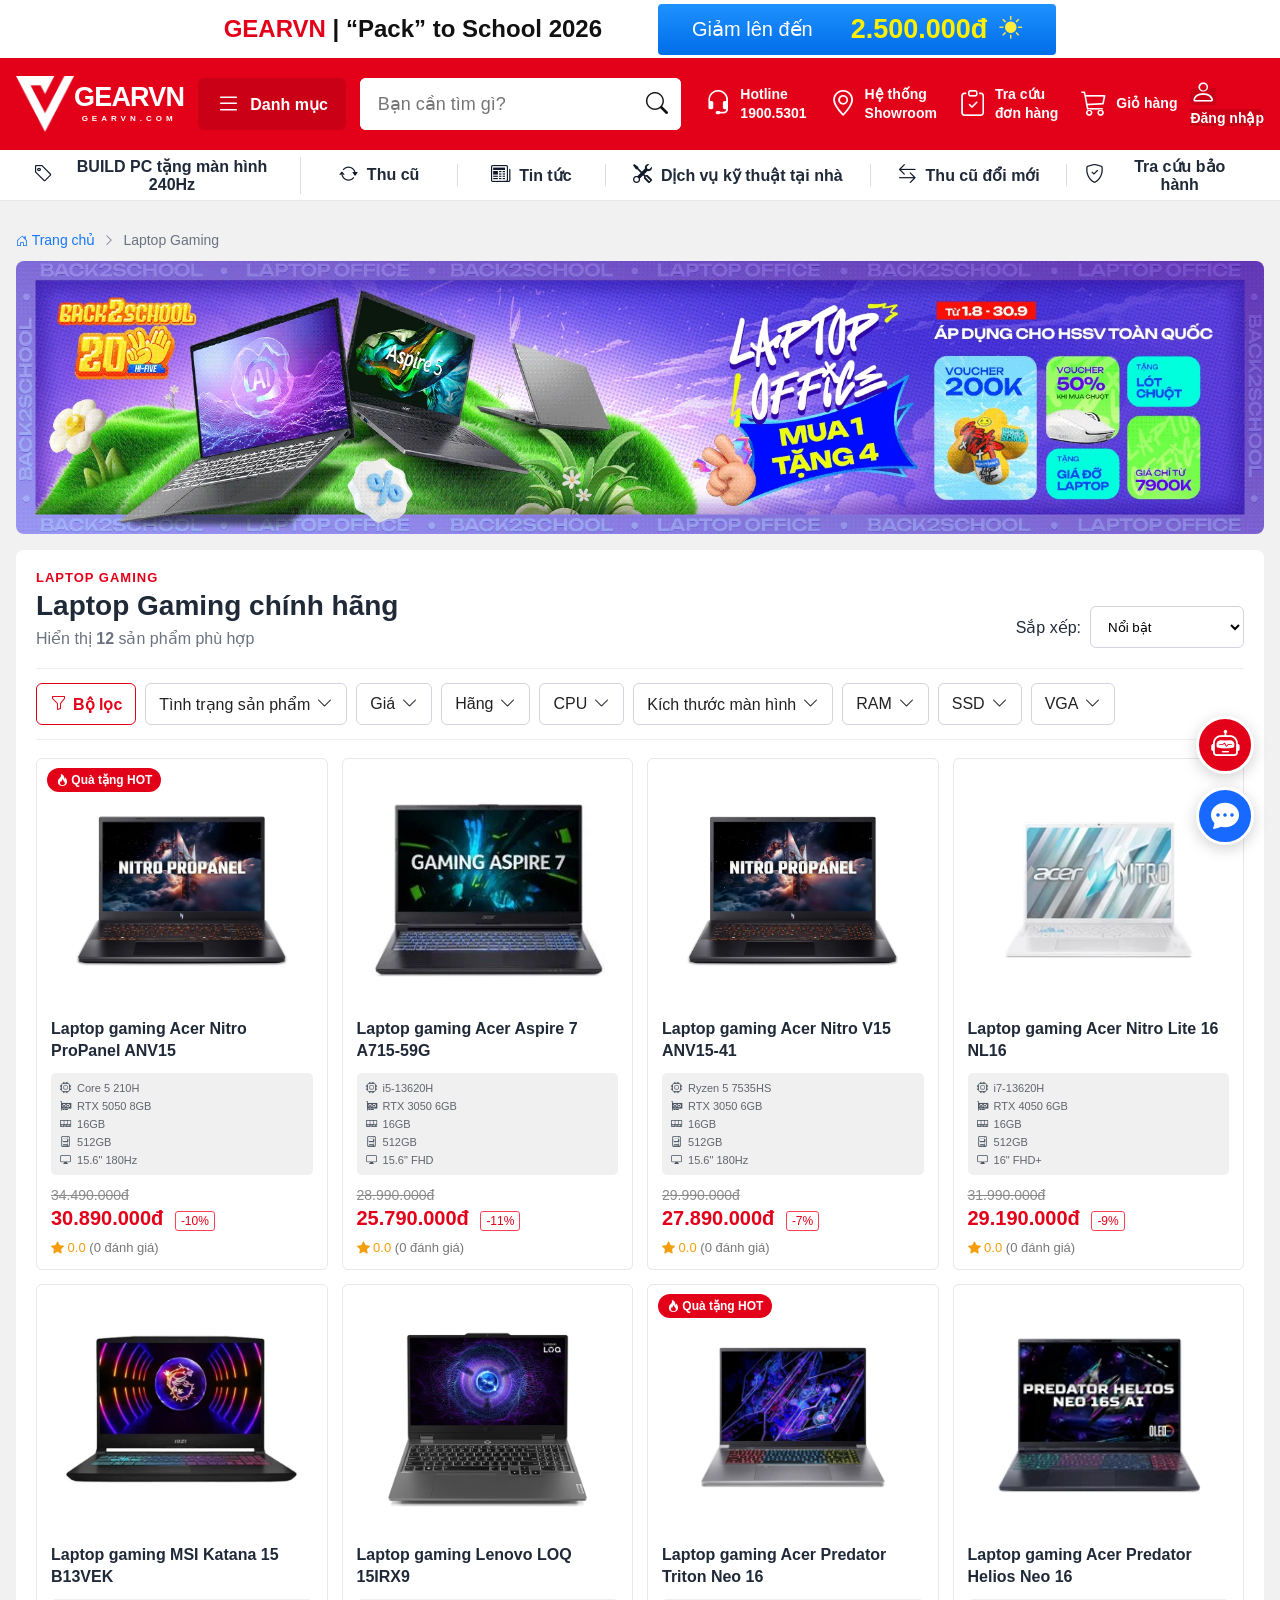
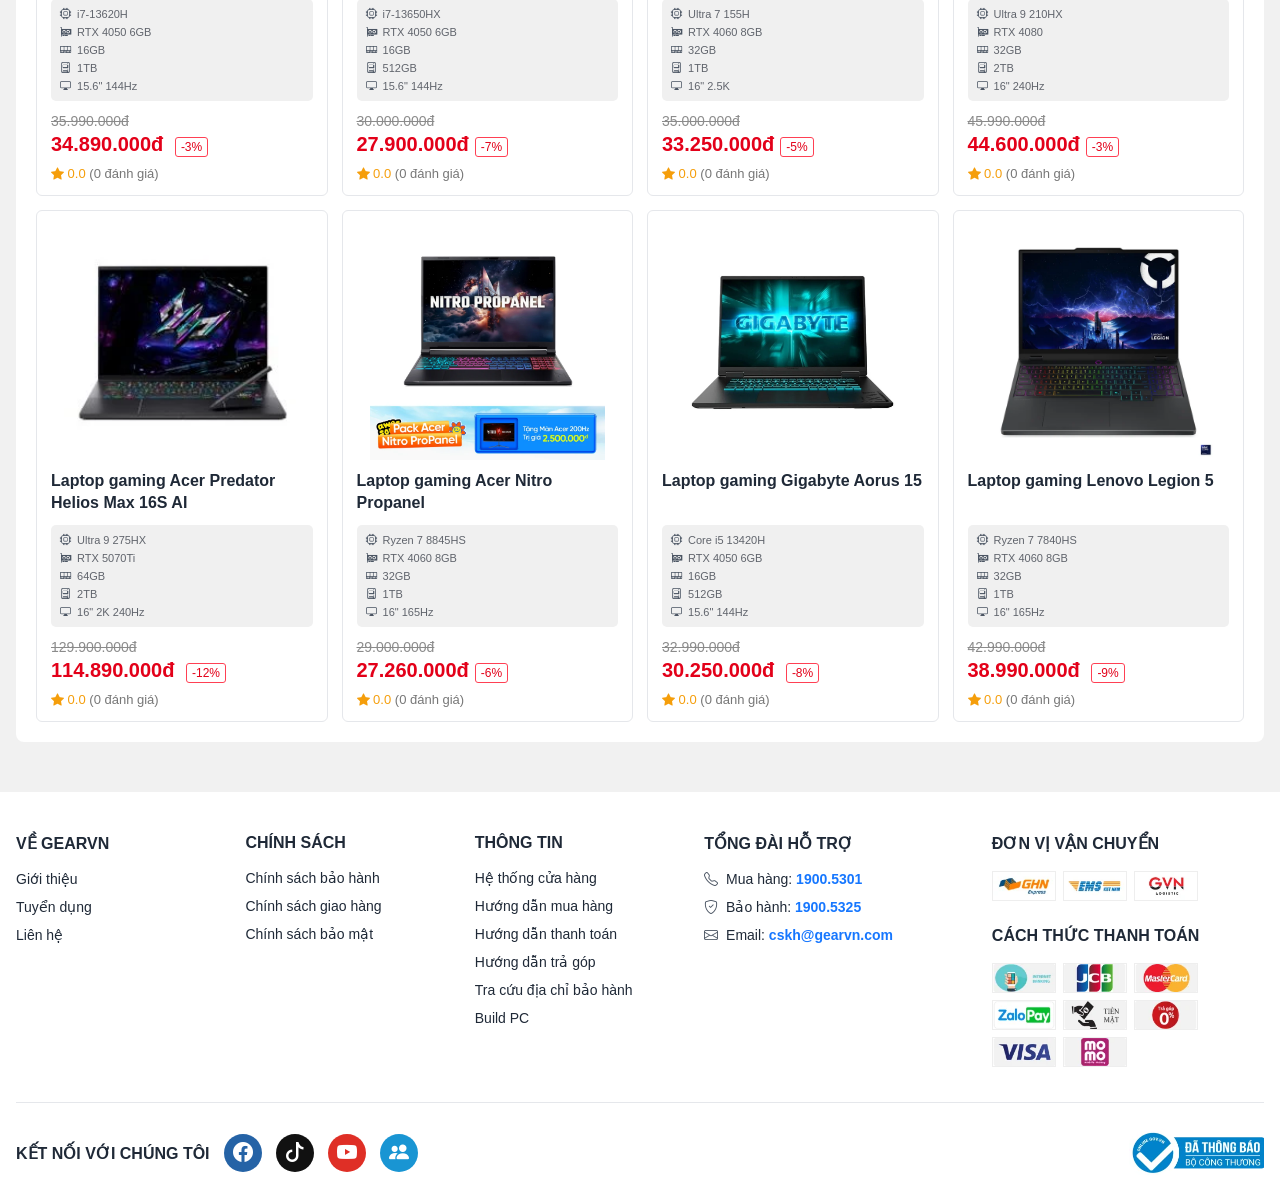
==== commit 16f653d9: "Update" ====
--- a/BaoHuy_2474802010133_ProductList.html
+++ b/BaoHuy_2474802010133_ProductList.html
@@ -8,6 +8,8 @@
   <link rel="stylesheet" href="assets/vendor/bootstrap-icons/bootstrap-icons.min.css">
   <link rel="stylesheet" href="assets/css/home.css">
   <link rel="stylesheet" href="assets/css/product-list.css">
+  <!-- Thêm CSS Login để hiển thị Modal đẹp -->
+  <link rel="stylesheet" href="assets/css/login.css">
 </head>
 <body id="top">
   <div class="top-promo">
@@ -38,7 +40,11 @@
         <a href="#footer"><i class="bi bi-geo-alt" aria-hidden="true"></i><b>Hệ thống<small>Showroom</small></b></a>
         <a href="#footer"><i class="bi bi-clipboard-check" aria-hidden="true"></i><b>Tra cứu<small>đơn hàng</small></b></a>
         <a href="#"><i class="bi bi-cart3" aria-hidden="true"></i><b>Giỏ hàng</b></a>
-        <a class="login" href="#"><i class="bi bi-person" aria-hidden="true"></i><b>Đăng nhập</b></a>
+        
+        <!-- SỬA Ở ĐÂY: Thêm ID gvnAccountWrapper để auth.js render dropdown -->
+        <div class="account-dropdown-wrapper" id="gvnAccountWrapper">
+          <a class="login" href="#" id="openLoginBtn"><i class="bi bi-person" aria-hidden="true"></i><b>Đăng nhập</b></a>
+        </div>
       </nav>
     </div>
   </header>
@@ -47,7 +53,7 @@
     <div class="container service-nav__inner">
       <a href="#"><i class="bi bi-tag" aria-hidden="true"></i><span>BUILD PC tặng màn hình 240Hz</span></a>
       <a href="#"><i class="bi bi-arrow-repeat" aria-hidden="true"></i><span>Thu cũ</span></a>
-      <a href="#"><i class="bi bi-newspaper" aria-hidden="true"></i><span>Tin tức</span></a>
+      <a href="#news"><i class="bi bi-newspaper" aria-hidden="true"></i><span>Tin tức</span></a>
       <a href="#"><i class="bi bi-tools" aria-hidden="true"></i><span>Dịch vụ kỹ thuật tại nhà</span></a>
       <a href="#"><i class="bi bi-arrow-left-right" aria-hidden="true"></i><span>Thu cũ đổi mới</span></a>
       <a href="#"><i class="bi bi-shield-check" aria-hidden="true"></i><span>Tra cứu bảo hành</span></a>
@@ -221,7 +227,7 @@
     <div class="container footer-grid">
       <div><h3>VỀ GEARVN</h3><a href="#">Giới thiệu</a><a href="#">Tuyển dụng</a><a href="#">Liên hệ</a></div>
       <div><h3>CHÍNH SÁCH</h3><a href="#">Chính sách bảo hành</a><a href="#">Chính sách giao hàng</a><a href="#">Chính sách bảo mật</a></div>
-      <div><h3>THÔNG TIN</h3><a href="#">Hệ thống cửa hàng</a><a href="#">Hướng dẫn mua hàng</a><a href="#">Hướng dẫn thanh toán</a><a href="#">Hướng dẫn trả góp</a><a href="#">Build PC</a></div>
+      <div><h3>THÔNG TIN</h3><a href="#">Hệ thống cửa hàng</a><a href="#">Hướng dẫn mua hàng</a><a href="#">Hướng dẫn thanh toán</a><a href="#">Hướng dẫn trả góp</a><a href="#">Tra cứu địa chỉ bảo hành</a><a href="#">Build PC</a></div>
       <div id="support"><h3>TỔNG ĐÀI HỖ TRỢ</h3><p><i class="bi bi-telephone"></i> Mua hàng: <a href="tel:19005301">1900.5301</a></p><p><i class="bi bi-shield-check"></i> Bảo hành: <a href="tel:19005325">1900.5325</a></p><p><i class="bi bi-envelope"></i> Email: <a href="mailto:cskh@gearvn.com">cskh@gearvn.com</a></p></div>
       <div class="footer-payment"><h3>ĐƠN VỊ VẬN CHUYỂN</h3><div class="logo-row"><img src="assets/images/ghn.webp" alt="GHN"><img src="assets/images/ém.webp" alt="EMS"><img src="assets/images/gvn.webp" alt="GVN"></div><h3>CÁCH THỨC THANH TOÁN</h3><div class="pay-row"><img src="assets/images/pay1.webp" alt=""><img src="assets/images/pay_2.webp" alt=""><img src="assets/images/pay_3.webp" alt=""><img src="assets/images/pay_4.webp" alt=""><img src="assets/images/pay_5.webp" alt=""><img src="assets/images/pay_6.webp" alt=""><img src="assets/images/pay_7.webp" alt=""><img src="assets/images/pay_8.webp" alt=""></div></div>
     </div>
@@ -248,5 +254,7 @@
   <div class="floating-contact"><a href="#support" aria-label="Chat hỗ trợ"><i class="bi bi-robot"></i></a><a href="#" aria-label="Nhắn tin"><i class="bi bi-chat-dots-fill"></i></a></div>
   <script src="assets/js/search.js"></script>
   <script src="assets/js/product-list.js"></script>
+  <!-- Thêm auth.js để kích hoạt tính năng đăng nhập/đăng xuất -->
+  <script src="assets/js/auth.js"></script>
 </body>
-</html>
+</html>
--- a/assets/css/login.css
+++ b/assets/css/login.css
@@ -0,0 +1,154 @@
+/* assets/css/login.css */
+
+/* Kiểu dáng cho cụm tài khoản chứa dropdown */
+.account-dropdown-wrapper {
+  position: relative;
+  display: inline-block;
+}
+
+/* Khung menu thả xuống ẩn mặc định */
+.account-dropdown {
+  position: absolute;
+  top: 100%;
+  right: 0;
+  width: 280px;
+  background: #fff;
+  border-radius: 8px;
+  box-shadow: 0 4px 20px rgba(0,0,0,0.15);
+  padding: 15px;
+  z-index: 999;
+  display: none;
+  margin-top: 10px;
+  text-align: left;
+}
+
+/* Mũi tên nhọn phía trên menu */
+.account-dropdown::before {
+  content: "";
+  position: absolute;
+  bottom: 100%;
+  right: 25px;
+  border-width: 8px;
+  border-style: solid;
+  border-color: transparent transparent #fff transparent;
+}
+
+/* Hiện menu khi di chuột vào */
+.account-dropdown-wrapper:hover .account-dropdown {
+  display: block;
+}
+
+.account-dropdown .welcome-text, .account-dropdown .welcome-line {
+  font-size: 14px;
+  color: #333;
+  margin-bottom: 12px;
+  display: flex;
+  align-items: center;
+  gap: 6px;
+  font-weight: 500;
+}
+
+/* Định dạng link dropdown khi đã đăng nhập */
+.account-dropdown .dropdown-item {
+  display: flex;
+  align-items: center;
+  gap: 10px;
+  padding: 10px 8px;
+  color: #333;
+  text-decoration: none;
+  font-size: 14px;
+  border-radius: 4px;
+  transition: background 0.2s;
+}
+.account-dropdown .dropdown-item:hover {
+  background: #f5f5f5;
+  color: #e30016;
+}
+
+/* Hàng chứa 2 nút Đăng nhập / Đăng ký */
+.account-dropdown .btn-actions {
+  display: flex;
+  gap: 10px;
+  margin-bottom: 12px;
+  border-bottom: 1px solid #f1f1f1;
+  padding-bottom: 12px;
+}
+
+.account-dropdown .btn-actions button {
+  flex: 1;
+  padding: 8px 0;
+  border-radius: 4px;
+  font-size: 12px;
+  font-weight: bold;
+  cursor: pointer;
+  text-transform: uppercase;
+  transition: all 0.2s;
+}
+
+.account-dropdown .btn-login-now {
+  background: #151515;
+  color: #fff;
+  border: 1px solid #151515;
+}
+.account-dropdown .btn-login-now:hover {
+  background: #e30016;
+  border-color: #e30016;
+}
+
+.account-dropdown .btn-register-now {
+  background: #fff;
+  color: #151515;
+  border: 1px solid #151515;
+}
+.account-dropdown .btn-register-now:hover {
+  color: #e30016;
+  border-color: #e30016;
+}
+
+.account-dropdown .help-link {
+  display: flex;
+  align-items: center;
+  gap: 8px;
+  color: #555;
+  font-size: 14px;
+  text-decoration: none;
+  padding: 4px 0;
+}
+.account-dropdown .help-link:hover {
+  color: #e30016;
+}
+
+/* Style cấu trúc Modal dùng chung */
+.gvn-modal-overlay {
+  position: fixed;
+  top: 0; left: 0; width: 100%; height: 100%;
+  background: rgba(0,0,0,0.6);
+  z-index: 10000;
+  display: flex;
+  align-items: center;
+  justify-content: center;
+  opacity: 0; pointer-events: none;
+  transition: all 0.3s ease;
+}
+.gvn-modal-overlay.active {
+  opacity: 1; pointer-events: auto;
+}
+.gvn-modal-box {
+  background: #fff; padding: 30px; border-radius: 8px;
+  width: 100%; max-width: 450px; position: relative;
+}
+.gvn-modal-title { font-size: 16px; margin-bottom: 20px; text-align: center; font-weight: bold; color: #151515; }
+.gvn-modal-close { position: absolute; top: 10px; right: 15px; background: none; border: none; cursor: pointer; font-size: 28px; color: #999; }
+.gvn-input-group { margin-bottom: 15px; position: relative; }
+.gvn-input-group input { width: 100%; padding: 12px; border: 1px solid #ddd; border-radius: 4px; box-sizing: border-box; font-size: 14px; }
+.gvn-password-wrapper .gvn-toggle-pwd { position: absolute; right: 12px; top: 50%; transform: translateY(-50%); cursor: pointer; color: #666; }
+.gvn-btn-submit { width: 100%; padding: 12px; background: #e30016; color: #fff; border: none; font-weight: bold; cursor: pointer; border-radius: 4px; font-size: 14px; text-transform: uppercase; }
+.gvn-switch-mode, .gvn-forgot-pwd, .gvn-modal-footer { text-align: center; margin: 12px 0; font-size: 13px; }
+.gvn-switch-mode a, .gvn-forgot-pwd a, .gvn-modal-footer a { color: #e30016; text-decoration: none; font-weight: 500; }
+.gvn-separator { text-align: center; margin: 15px 0; position: relative; }
+.gvn-separator::before { content: ""; position: absolute; left: 0; top: 50%; width: 100%; height: 1px; background: #eee; z-index: 1; }
+.gvn-separator span { background: #fff; padding: 0 10px; position: relative; z-index: 2; color: #999; font-size: 12px; }
+.gvn-social-actions { display: flex; gap: 10px; margin-bottom: 15px; }
+.gvn-btn-social { flex: 1; padding: 10px; text-align: center; border: 1px solid #ddd; border-radius: 4px; text-decoration: none; color: #333; font-size: 14px; display: flex; align-items: center; justify-content: center; gap: 8px; }
+.gvn-tab-content { display: none; }
+.gvn-tab-content.active { display: block; }
